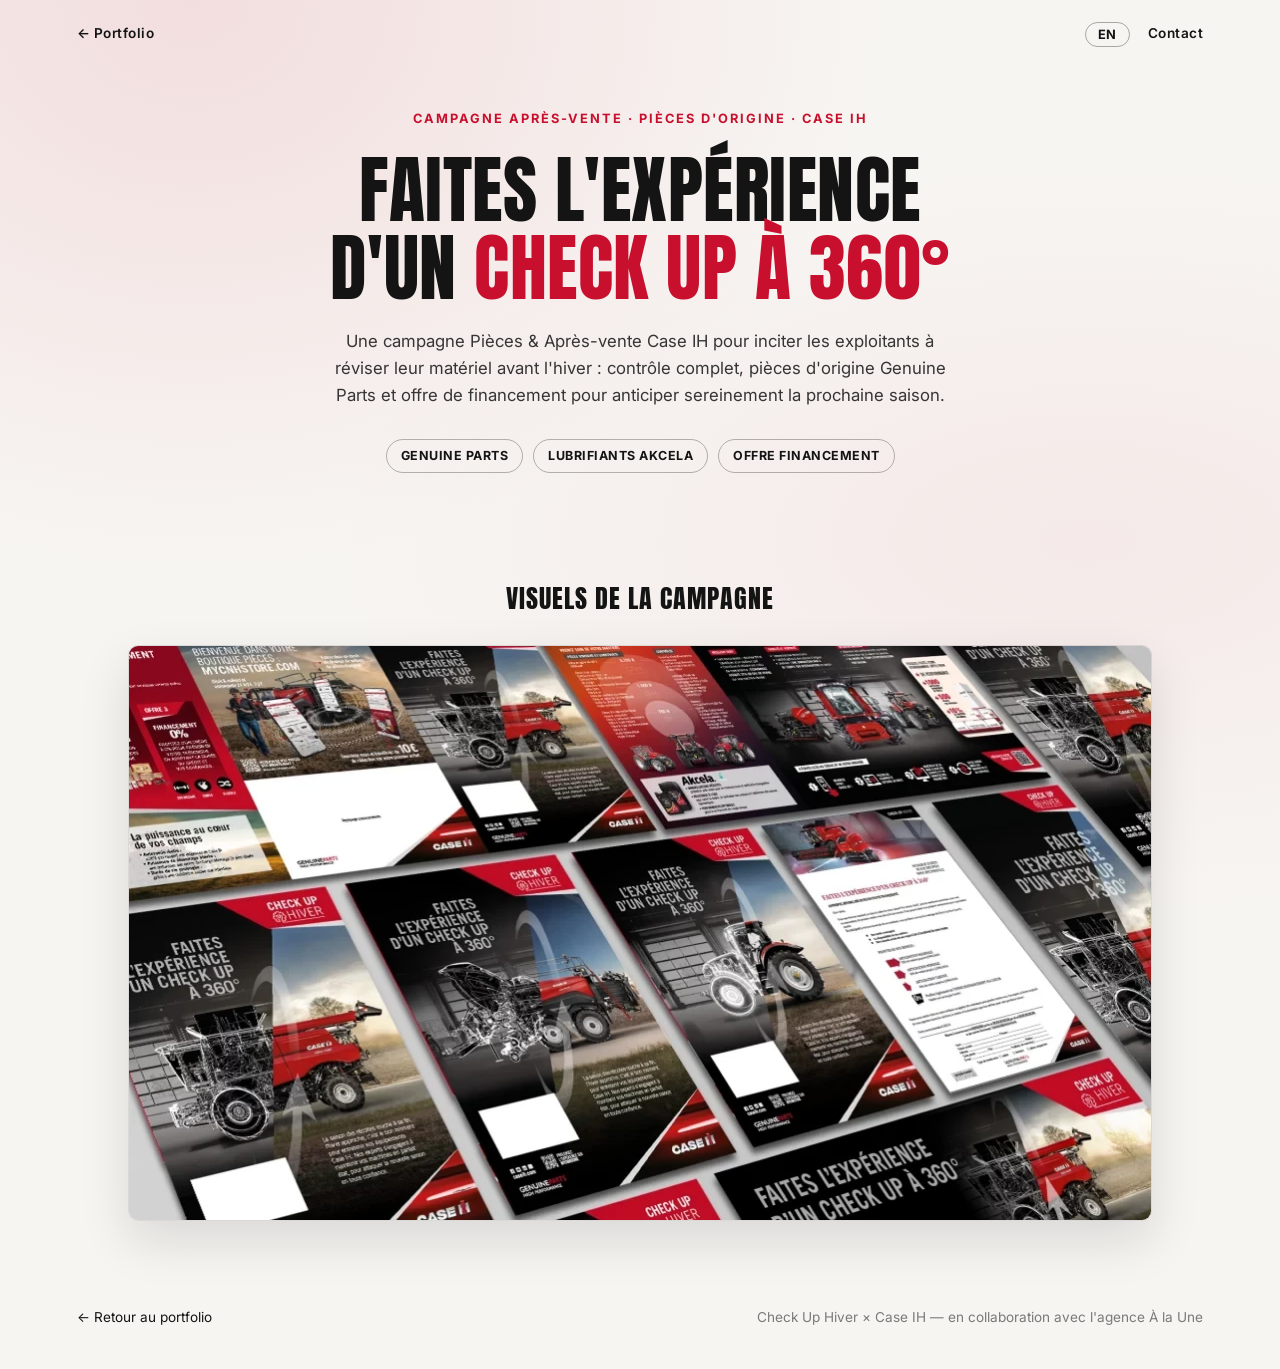
==== check-up-hiver.html @ 793cb93d "Mise à jour Check Up Hiver / Diag'Expert" ====
<!DOCTYPE html>
<html lang="fr">
<head>
<meta charset="UTF-8">
<meta name="viewport" content="width=device-width, initial-scale=1.0">
<title data-i18n="pageTitle">Check Up Hiver — Campagne Pièces Case IH</title>
<link rel="preconnect" href="https://fonts.googleapis.com">
<link rel="preconnect" href="https://fonts.gstatic.com" crossorigin>
<link href="https://fonts.googleapis.com/css2?family=Anton&family=Inter:wght@400;500;600;700&display=swap" rel="stylesheet">
<link rel="stylesheet" href="check-up-hiver.css">
</head>
<body class="ch-body">

  <div class="ch-page">

    <header class="ch-nav">
      <a class="ch-back" href="index.html" data-i18n="navBack">&larr; Portfolio</a>
      <div class="ch-nav-right">
        <button class="lang-toggle ch-lang-toggle" id="lang-toggle" type="button" aria-label="Changer de langue">EN</button>
        <a class="ch-contact-link" href="contact.html" data-i18n="navContact">Contact</a>
      </div>
    </header>

    <section class="ch-hero">
      <p class="ch-eyebrow" data-i18n="heroEyebrow">Campagne Après-vente &middot; Pièces d'origine &middot; Case IH</p>

      <h1 class="ch-title" data-i18n="heroTitle">Faites l'expérience<br>d'un <span>check up à 360°</span></h1>
      <p class="ch-lead" data-i18n="heroLead">Une campagne Pièces &amp; Après-vente Case IH pour inciter les exploitants à réviser leur matériel avant l'hiver&nbsp;: contrôle complet, pièces d'origine Genuine Parts et offre de financement pour anticiper sereinement la prochaine saison.</p>

      <div class="ch-tags">
        <span class="ch-tag" data-i18n="tag1">Genuine Parts</span>
        <span class="ch-tag" data-i18n="tag2">Lubrifiants Akcela</span>
        <span class="ch-tag" data-i18n="tag3">Offre financement</span>
      </div>
    </section>

    <section class="ch-section ch-section-visuals">
      <h2 data-i18n="visualsHeading">Visuels de la campagne</h2>
      <img class="ch-visuals-img" src="images/check-up-hiver-visuels.webp" alt="Supports de communication Check Up Hiver — Case IH" data-i18n-attr="alt:visualsAlt" loading="lazy">
    </section>

    <footer class="ch-footer">
      <a href="index.html" data-i18n="footerBack">&larr; Retour au portfolio</a>
      <span data-i18n="footerCredit">Check Up Hiver &times; Case IH &mdash; en collaboration avec l'agence À la Une</span>
    </footer>

  </div>

  <script>
    const PAGE_I18N = {
      fr: {
        pageTitle: "Check Up Hiver — Campagne Pièces Case IH",
        navBack: "&larr; Portfolio",
        navContact: "Contact",
        heroEyebrow: "Campagne Après-vente &middot; Pièces d'origine &middot; Case IH",
        heroTitle: "Faites l'expérience<br>d'un <span>check up à 360°</span>",
        heroLead: "Une campagne Pièces &amp; Après-vente Case IH pour inciter les exploitants à réviser leur matériel avant l'hiver&nbsp;: contrôle complet, pièces d'origine Genuine Parts et offre de financement pour anticiper sereinement la prochaine saison.",
        tag1: "Genuine Parts",
        tag2: "Lubrifiants Akcela",
        tag3: "Offre financement",
        visualsHeading: "Visuels de la campagne",
        visualsAlt: "Supports de communication Check Up Hiver — Case IH",
        footerBack: "&larr; Retour au portfolio",
        footerCredit: "Check Up Hiver &times; Case IH &mdash; en collaboration avec l'agence À la Une"
      },
      en: {
        pageTitle: "Check Up Hiver — Case IH Parts Campaign",
        navBack: "&larr; Portfolio",
        navContact: "Contact",
        heroEyebrow: "Aftersales Campaign &middot; Genuine Parts &middot; Case IH",
        heroTitle: "Experience<br>a <span>360° check-up</span>",
        heroLead: "A Case IH Parts &amp; Aftersales campaign encouraging farmers to service their equipment before winter&nbsp;: a full inspection, Genuine Parts, and a financing offer to prepare for next season with peace of mind.",
        tag1: "Genuine Parts",
        tag2: "Akcela Lubricants",
        tag3: "Financing offer",
        visualsHeading: "Campaign visuals",
        visualsAlt: "Check Up Hiver communication materials — Case IH",
        footerBack: "&larr; Back to portfolio",
        footerCredit: "Check Up Hiver &times; Case IH &mdash; in collaboration with agency À la Une"
      }
    };
  </script>
  <script src="i18n.js"></script>
  <script src="check-up-hiver.js"></script>
</body>
</html>
---- check-up-hiver.css ----
/* =========================================================
   CHECK UP HIVER - campagne Pièces & Après-vente Case IH
   DA reprise des visuels fournis : rouge Case IH vif, noir,
   blanc, bandeaux diagonaux, badge "CHECK UP HIVER" avec
   flèche. Sobre, contrasté, très "corporate agricole".
   DA v2 : fond blanc dominant (comme les flyers), rôles
   noir/blanc inversés par rapport à la v1 (qui était sombre) ;
   --ch-black porte maintenant la valeur claire (fond) et
   --ch-white la valeur sombre (texte/encre) — noms conservés
   pour ne pas retoucher chaque usage, seules les valeurs
   ont été interverties.
   ========================================================= */

:root {
  --ch-red: #c8102e;
  --ch-red-deep: #8f0b20;
  --ch-black: #f7f5f2;
  --ch-white: #141414;
  --ch-text: rgba(20,20,20,0.85);

  --ch-font-title: 'Anton', sans-serif;
  --ch-font-body: 'Inter', sans-serif;
}

* { box-sizing: border-box; }

html, body.ch-body {
  height: auto;
  overflow: auto;
  display: block;
  margin: 0;
  background:
    radial-gradient(ellipse at 15% 0%, rgba(200,16,46,0.10), transparent 45%),
    radial-gradient(ellipse at 85% 60%, rgba(200,16,46,0.05), transparent 50%),
    var(--ch-black);
  background-attachment: fixed;
  color: var(--ch-text);
  font-family: var(--ch-font-body);
  line-height: 1.6;
}

@media (prefers-reduced-motion: reduce) {
  .ch-page * { animation-duration: 0.001ms !important; transition-duration: 0.001ms !important; }
}

/* ---------------- NAV ---------------- */

.ch-nav {
  display: flex;
  align-items: center;
  justify-content: space-between;
  padding: 22px 6vw;
}
.ch-back, .ch-contact-link {
  font-family: var(--ch-font-body);
  font-weight: 600;
  font-size: 0.85rem;
  letter-spacing: 0.5px;
  color: var(--ch-white);
  text-decoration: none;
  border-bottom: 1px solid transparent;
  transition: color 0.2s ease, border-color 0.2s ease;
}
.ch-back:hover, .ch-contact-link:hover {
  color: var(--ch-red);
  border-color: var(--ch-red);
}
.ch-nav-right { display: flex; align-items: center; gap: 18px; }
.ch-lang-toggle {
  font-family: var(--ch-font-body);
  font-weight: 700;
  font-size: 0.8rem;
  letter-spacing: 0.5px;
  color: var(--ch-white);
  background: transparent;
  border: 1.5px solid rgba(20,20,20,0.35);
  border-radius: 999px;
  padding: 4px 12px;
  cursor: pointer;
  transition: color 0.2s ease, border-color 0.2s ease;
}
.ch-lang-toggle:hover, .ch-lang-toggle:focus-visible {
  color: var(--ch-red);
  border-color: var(--ch-red);
  outline: none;
}

/* ---------------- HERO ---------------- */

.ch-hero {
  padding: 40px 6vw 50px;
  text-align: center;
}

.ch-eyebrow {
  font-size: 0.8rem;
  font-weight: 700;
  text-transform: uppercase;
  letter-spacing: 2px;
  color: var(--ch-red);
  margin: 0 0 22px;
}

/* badge recréé d'après le visuel fourni : pastille noire, liseré
   rouge, petite flèche pointant vers le haut-droit */
.ch-badge {
  position: relative;
  display: inline-flex;
  align-items: center;
  gap: 10px;
  margin: 0 auto 28px;
  padding: 12px 26px;
  background: var(--ch-black);
  border: 1.5px solid var(--ch-red);
  border-radius: 10px;
  box-shadow: 0 10px 30px rgba(200,16,46,0.25);
}
.ch-badge-text {
  font-family: var(--ch-font-title);
  font-weight: 400;
  letter-spacing: 1px;
  font-size: 1.1rem;
  line-height: 1.05;
  color: var(--ch-white);
  text-transform: uppercase;
  text-align: left;
}
.ch-badge-arrow {
  width: 20px;
  height: 20px;
  flex-shrink: 0;
  color: var(--ch-red);
}

.ch-title {
  font-family: var(--ch-font-title);
  font-weight: 400;
  text-transform: uppercase;
  font-size: clamp(2.6rem, 7vw, 4.6rem);
  line-height: 1.05;
  margin: 0 0 22px;
  color: var(--ch-white);
  letter-spacing: 0.5px;
}
.ch-title span { color: var(--ch-red); }

.ch-lead {
  max-width: 620px;
  margin: 0 auto 30px;
  font-size: 1.05rem;
  color: rgba(20,20,20,0.85);
}

.ch-tags {
  display: flex;
  justify-content: center;
  flex-wrap: wrap;
  gap: 10px;
}
.ch-tag {
  font-size: 0.78rem;
  font-weight: 700;
  letter-spacing: 0.5px;
  text-transform: uppercase;
  color: var(--ch-white);
  border: 1px solid rgba(20,20,20,0.3);
  border-radius: 999px;
  padding: 6px 14px;
}

/* ---------------- SECTIONS ---------------- */

.ch-section {
  padding: 55px 6vw 60px;
  max-width: 780px;
  margin: 0 auto;
}
.ch-section h2 {
  font-family: var(--ch-font-title);
  font-weight: 400;
  text-transform: uppercase;
  letter-spacing: 1px;
  font-size: clamp(1.2rem, 2.5vw, 1.6rem);
  color: var(--ch-white);
  margin: 0 0 26px;
  text-align: center;
}
/* ---------------- VISUELS (visuel réel de la campagne) ---------------- */

/* la section visuels a besoin de toute la largeur de la "plage"
   (au-delà du max-width 780px des sections texte) pour que l'image
   s'affiche en pleine largeur, comme demandé. */
.ch-section-visuals {
  max-width: 1400px;
}
.ch-visuals-img {
  display: block;
  width: 100%;
  /* l'image source fait 1024px de large : au-delà, elle est
     agrandie au-delà de sa résolution native et devient pixélisée.
     max-width la plafonne à sa taille réelle, centrée dans la
     section. */
  max-width: 1024px;
  height: auto;
  margin: 0 auto;
  border-radius: 10px;
  border: 1px solid rgba(20,20,20,0.12);
  box-shadow: 0 20px 50px rgba(20,20,20,0.12);
}

/* ---------------- FOOTER ---------------- */

.ch-footer {
  display: flex;
  justify-content: space-between;
  align-items: center;
  padding: 26px 6vw 40px;
  font-size: 0.85rem;
  color: rgba(20,20,20,0.55);
  flex-wrap: wrap;
  gap: 10px;
}
.ch-footer a { color: var(--ch-white); text-decoration: none; }
.ch-footer a:hover { color: var(--ch-red); text-decoration: underline; }

/* ---------------- REVEAL AU SCROLL ---------------- */

.ch-reveal {
  opacity: 0;
  transform: translateY(18px);
  transition: opacity 0.6s ease, transform 0.6s ease;
}
.ch-reveal.ch-visible { opacity: 1; transform: translateY(0); }

/* ---------------- TRANSITION DE SORTIE ---------------- */

.ch-exit-backdrop { position: fixed; inset: 0; background: #000000; z-index: 0; }
.ch-page {
  position: relative;
  z-index: 1;
  transition: transform 0.55s cubic-bezier(0.65, 0, 0.35, 1), opacity 0.5s ease;
}
.ch-page-exiting { transform: scale(0.06); opacity: 0; }

@media (prefers-reduced-motion: reduce) {
  .ch-exit-backdrop { display: none; }
}
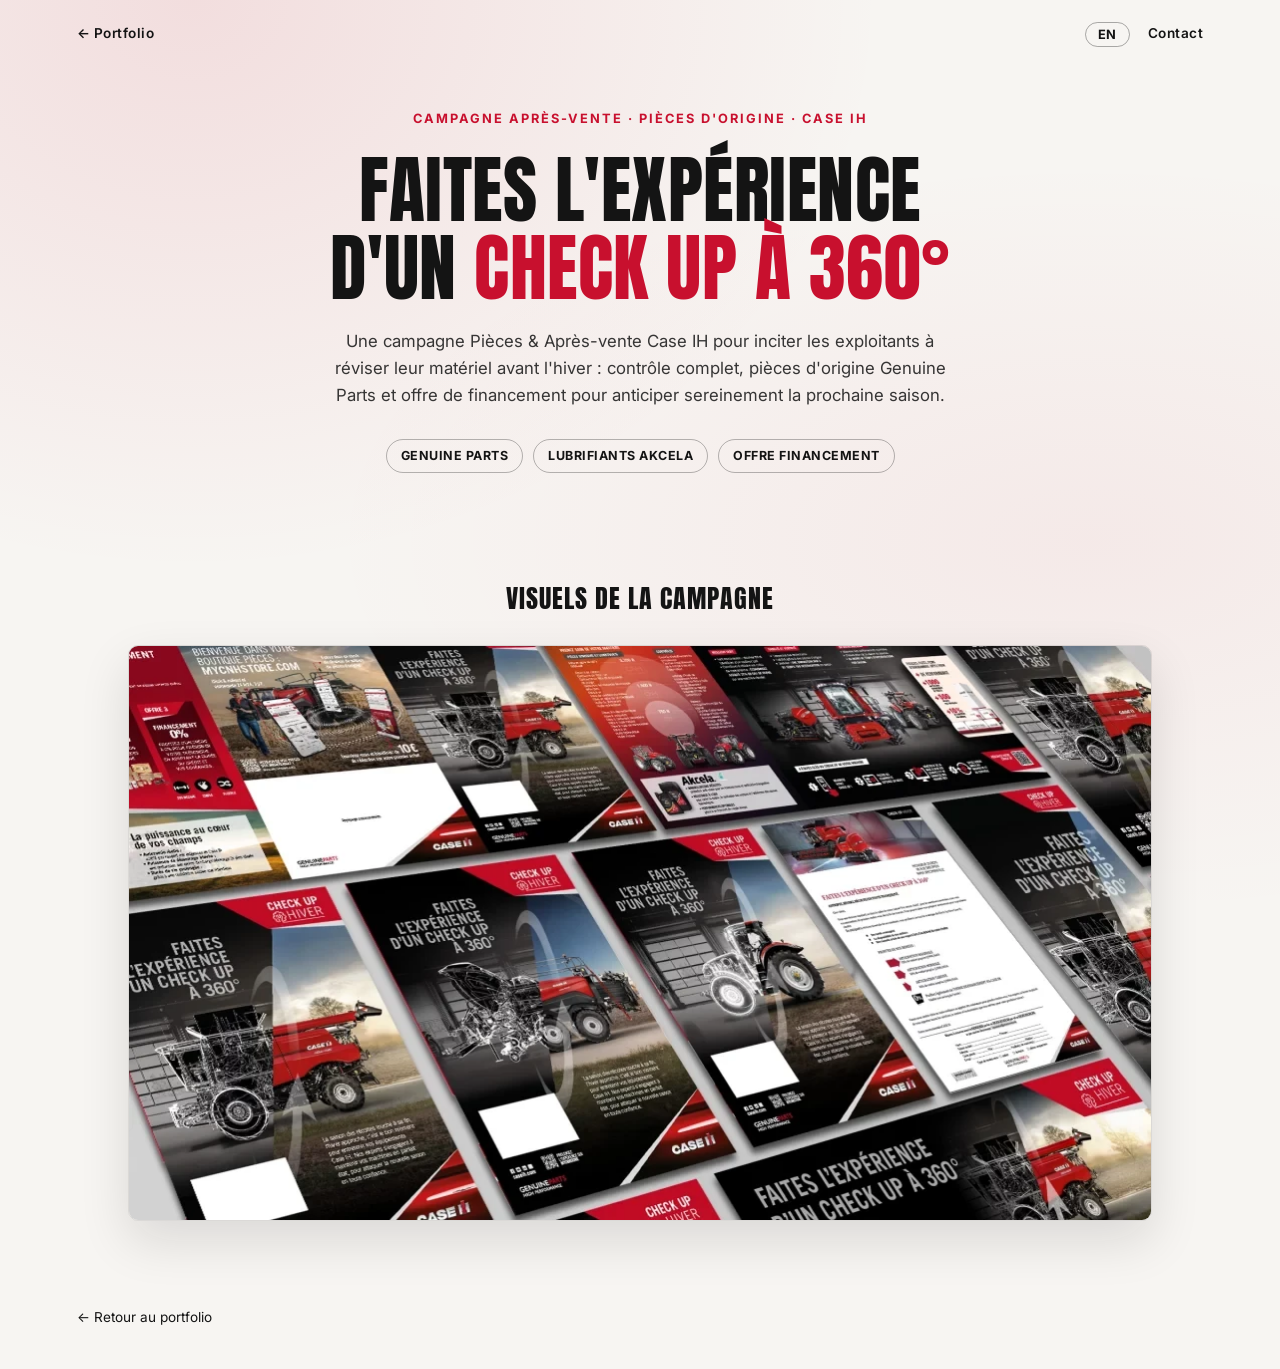
==== commit fe7d6a79: "Mise à jour Check Up Hiver / Diag'Expert" ====
--- a/check-up-hiver.html
+++ b/check-up-hiver.html
@@ -41,7 +41,6 @@
 
     <footer class="ch-footer">
       <a href="index.html" data-i18n="footerBack">&larr; Retour au portfolio</a>
-      <span data-i18n="footerCredit">Check Up Hiver &times; Case IH &mdash; en collaboration avec l'agence À la Une</span>
     </footer>
 
   </div>
@@ -60,8 +59,7 @@
         tag3: "Offre financement",
         visualsHeading: "Visuels de la campagne",
         visualsAlt: "Supports de communication Check Up Hiver — Case IH",
-        footerBack: "&larr; Retour au portfolio",
-        footerCredit: "Check Up Hiver &times; Case IH &mdash; en collaboration avec l'agence À la Une"
+        footerBack: "&larr; Retour au portfolio"
       },
       en: {
         pageTitle: "Check Up Hiver — Case IH Parts Campaign",
@@ -75,8 +73,7 @@
         tag3: "Financing offer",
         visualsHeading: "Campaign visuals",
         visualsAlt: "Check Up Hiver communication materials — Case IH",
-        footerBack: "&larr; Back to portfolio",
-        footerCredit: "Check Up Hiver &times; Case IH &mdash; in collaboration with agency À la Une"
+        footerBack: "&larr; Back to portfolio"
       }
     };
   </script>
